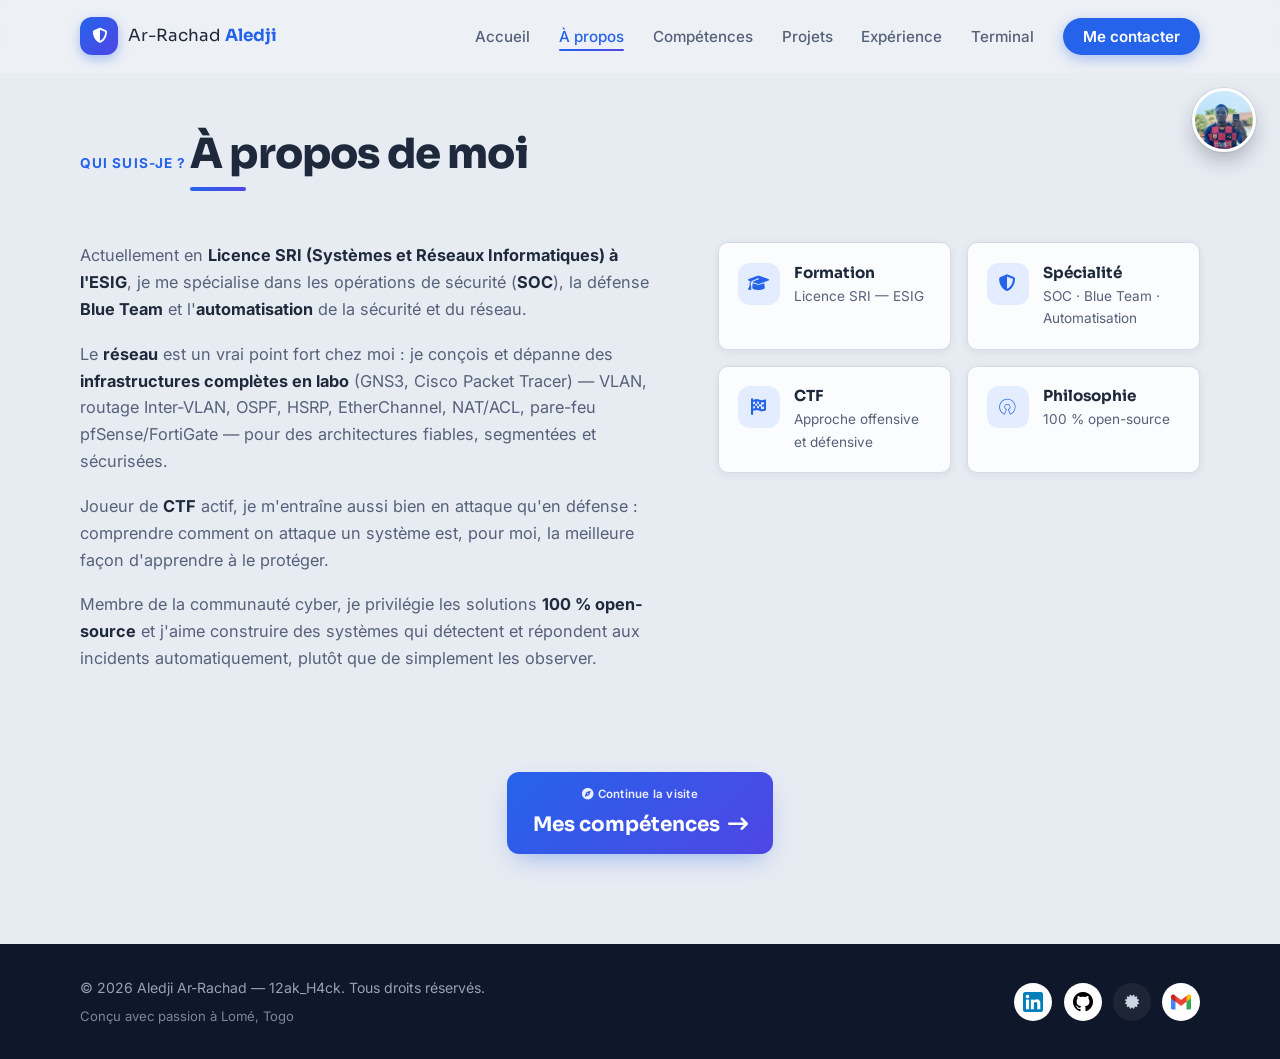
==== apropos.html @ 724449cd "Add files via upload" ====
<!DOCTYPE html>
<html lang="fr">
<head>
  <meta charset="UTF-8">
  <meta name="viewport" content="width=device-width, initial-scale=1.0">
  <title>Aledji Ar-Rachad — À propos</title>
  <meta name="description" content="À propos d'Aledji Ar-Rachad — étudiant en Licence SRI à l'ESIG, spécialisé SOC, Blue Team, réseau et automatisation, joueur de CTF.">
  <link rel="icon" href="data:image/svg+xml,%3Csvg xmlns='http://www.w3.org/2000/svg' viewBox='0 0 100 100'%3E%3Ctext y='.9em' font-size='90'%3E%F0%9F%9B%A1%EF%B8%8F%3C/text%3E%3C/svg%3E">

  <link rel="preconnect" href="https://fonts.googleapis.com">
  <link rel="preconnect" href="https://fonts.gstatic.com" crossorigin>
  <link href="https://fonts.googleapis.com/css2?family=Inter:wght@400;500;600;700&family=Sora:wght@600;700;800&display=swap" rel="stylesheet">
  <link rel="stylesheet" href="https://cdnjs.cloudflare.com/ajax/libs/font-awesome/6.5.1/css/all.min.css" integrity="sha512-DTOQO9RWCH3ppGqcWaEA1BIZOC6xxalwEsw9c2QQeAIftl+Vegovlnee1c9QX4TctnWMn13TZye+giMm8e2LwA==" crossorigin="anonymous" referrerpolicy="no-referrer">

  <link rel="stylesheet" href="styles.css">
</head>
<body>

<a href="#main" class="skip-link">Aller au contenu principal</a>
<div id="progress-bar" aria-hidden="true"></div>

<header class="navbar" id="navbar">
  <nav class="container nav-inner">
    <a href="index.html" class="logo">
      <span class="logo-badge"><i class="fa-solid fa-shield-halved"></i></span>
      <span>Ar-Rachad <strong>Aledji</strong></span>
    </a>
    <ul class="nav-links" id="nav-links">
      <li><a href="index.html" class="nav-link">Accueil</a></li>
      <li><a href="apropos.html" class="nav-link active">À propos</a></li>
      <li><a href="competences.html" class="nav-link">Compétences</a></li>
      <li><a href="projets.html" class="nav-link">Projets</a></li>
      <li><a href="experience.html" class="nav-link">Expérience</a></li>
      <li><a href="terminal.html" class="nav-link">Terminal</a></li>
      <li><a href="contact.html" class="nav-link nav-cta">Me contacter</a></li>
    </ul>
    <button class="menu-btn" id="menu-btn" aria-label="Ouvrir le menu" aria-expanded="false">
      <i class="fa-solid fa-bars"></i>
    </button>
  </nav>
</header>

<!-- Photo ronde flottante (retour accueil) -->
<a href="index.html" class="float-photo" aria-label="Aledji Ar-Rachad — retour à l'accueil" title="Aledji Ar-Rachad">
  <img src="assets/photo.jpg" alt="Aledji Ar-Rachad" onerror="this.closest('.float-photo').classList.add('no-photo')">
</a>

<main id="main">

<section id="apropos" class="section page-section">
  <div class="container">
    <div class="section-head reveal">
      <span class="section-kicker">Qui suis-je ?</span>
      <h2>À propos de moi</h2>
    </div>

    <div class="about-grid">
      <div class="about-text reveal">
        <p>
          Actuellement en <strong>Licence SRI (Systèmes et Réseaux Informatiques) à l'ESIG</strong>, je me
          spécialise dans les opérations de sécurité (<strong>SOC</strong>), la défense <strong>Blue Team</strong>
          et l'<strong>automatisation</strong> de la sécurité et du réseau.
        </p>
        <p>
          Le <strong>réseau</strong> est un vrai point fort chez moi : je conçois et dépanne des
          <strong>infrastructures complètes en labo</strong> (GNS3, Cisco Packet Tracer) — VLAN, routage
          Inter-VLAN, OSPF, HSRP, EtherChannel, NAT/ACL, pare-feu pfSense/FortiGate — pour des architectures
          fiables, segmentées et sécurisées.
        </p>
        <p>
          Joueur de <strong>CTF</strong> actif, je m'entraîne aussi bien en attaque qu'en défense :
          comprendre comment on attaque un système est, pour moi, la meilleure façon d'apprendre à le protéger.
        </p>
        <p>
          Membre de la communauté cyber, je privilégie les solutions <strong>100&nbsp;% open-source</strong>
          et j'aime construire des systèmes qui détectent et répondent aux incidents automatiquement,
          plutôt que de simplement les observer.
        </p>
      </div>

      <div class="about-cards">
        <div class="about-card reveal-zoom">
          <div class="about-icon"><i class="fa-solid fa-graduation-cap"></i></div>
          <div>
            <h3>Formation</h3>
            <p>Licence SRI — ESIG</p>
          </div>
        </div>
        <div class="about-card reveal-zoom">
          <div class="about-icon"><i class="fa-solid fa-shield-halved"></i></div>
          <div>
            <h3>Spécialité</h3>
            <p>SOC · Blue Team · Automatisation</p>
          </div>
        </div>
        <div class="about-card reveal-zoom">
          <div class="about-icon"><i class="fa-solid fa-flag-checkered"></i></div>
          <div>
            <h3>CTF</h3>
            <p>Approche offensive et défensive</p>
          </div>
        </div>
        <div class="about-card reveal-zoom">
          <div class="about-icon"><i class="fa-brands fa-osi"></i></div>
          <div>
            <h3>Philosophie</h3>
            <p>100&nbsp;% open-source</p>
          </div>
        </div>
      </div>
    </div>
  </div>
</section>

<div class="page-next-wrap">
  <a href="competences.html" class="page-next reveal-zoom">
    <span class="page-next-kicker"><i class="fa-solid fa-compass"></i> Continue la visite</span>
    <span class="page-next-title">Mes compétences <i class="fa-solid fa-arrow-right-long"></i></span>
  </a>
</div>

</main>

<footer class="footer">
  <div class="container footer-inner">
    <p>
      © <span id="year"></span> Aledji Ar-Rachad — 12ak_H4ck. Tous droits réservés.<br>
      <span class="footer-made">Conçu avec passion à Lomé, Togo</span>
    </p>
    <div class="footer-links">
      <a href="https://www.linkedin.com/in/ar-rachad-aledji" target="_blank" rel="noopener noreferrer" aria-label="LinkedIn"><img src="assets/linkedin.png" alt="" class="footer-img" aria-hidden="true"></a>
      <a href="https://github.com/Rachkpt" target="_blank" rel="noopener noreferrer" aria-label="GitHub"><img src="assets/github.png" alt="" class="footer-img" aria-hidden="true"></a>
      <a href="https://www.credly.com/users/aledji-ar-rachad" target="_blank" rel="noopener noreferrer" aria-label="Certifications Credly"><i class="fa-solid fa-certificate"></i></a>
      <a href="mailto:aledjiarrachad1@gmail.com" aria-label="Email"><img src="assets/gmail.png" alt="" class="footer-img" aria-hidden="true"></a>
    </div>
  </div>
</footer>

<button id="back-to-top" aria-label="Revenir en haut de page"><i class="fa-solid fa-arrow-up"></i></button>

<script src="script.js"></script>
</body>
</html>
---- styles.css ----
/* ==========================================================================
   Portfolio — Aledji Ar-Rachad
   Thème clair, professionnel et chaleureux
   ========================================================================== */

/* ---------- Variables ---------- */
:root {
  --bg: #e7ebf2;          /* fond adouci (blanc légèrement grisé, moins éclatant) */
  --bg-alt: #dee4ee;      /* sections alternées un peu plus soutenues */
  --surface: #fbfcfe;     /* cartes : blanc cassé plutôt que blanc pur */
  --text: #1e293b;
  --text-soft: #56617a;
  --primary: #2563eb;
  --primary-dark: #1d4ed8;
  --primary-soft: #e4edff;
  --accent: #4f46e5;      /* indigo : cohérent avec le bleu (palette plus sobre/pro) */
  --warm: #f59e0b;        /* touche chaude (ambre) pour humaniser */
  --border: #d5dce7;
  --shadow-sm: 0 2px 8px rgba(30, 41, 59, 0.07);
  --shadow-md: 0 8px 24px rgba(30, 41, 59, 0.11);
  --shadow-lg: 0 16px 48px rgba(37, 99, 235, 0.16);
  --radius: 16px;
  --radius-sm: 10px;
  --font-body: 'Inter', system-ui, sans-serif;
  --font-title: 'Sora', 'Inter', sans-serif;
}

/* ---------- Reset & base ---------- */
*, *::before, *::after { box-sizing: border-box; margin: 0; padding: 0; }

html { scroll-behavior: smooth; scroll-padding-top: 90px; }

@media (prefers-reduced-motion: reduce) {
  html { scroll-behavior: auto; }
  *, *::before, *::after {
    animation-duration: 0.001ms !important;
    transition-duration: 0.001ms !important;
  }
}

body {
  font-family: var(--font-body);
  background: var(--bg);
  color: var(--text);
  line-height: 1.65;
  overflow-x: hidden;
}

img { max-width: 100%; display: block; }
a { color: inherit; text-decoration: none; }
ul { list-style: none; }

h1, h2, h3 { font-family: var(--font-title); line-height: 1.25; }

.container {
  width: min(1120px, 92%);
  margin-inline: auto;
}

/* ---------- Accessibilité ---------- */
.skip-link {
  position: absolute;
  left: -9999px;
  top: 0;
  z-index: 200;
  background: var(--primary);
  color: #fff;
  padding: 0.8rem 1.4rem;
  border-radius: 0 0 var(--radius-sm) 0;
  font-weight: 600;
}
.skip-link:focus { left: 0; }

:focus-visible {
  outline: 3px solid var(--primary);
  outline-offset: 3px;
  border-radius: 4px;
}

/* ==========================================================================
   Navbar
   ========================================================================== */
.navbar {
  position: fixed;
  inset-inline: 0;
  top: 0;
  z-index: 100;
  background: rgba(238, 241, 246, 0.82);
  backdrop-filter: blur(12px);
  -webkit-backdrop-filter: blur(12px);
  border-bottom: 1px solid transparent;
  transition: border-color 0.3s ease, box-shadow 0.3s ease;
}
.navbar.scrolled {
  border-bottom-color: var(--border);
  box-shadow: var(--shadow-sm);
}

.nav-inner {
  display: flex;
  align-items: center;
  justify-content: space-between;
  height: 72px;
}

.logo {
  display: inline-flex;
  align-items: center;
  gap: 0.65rem;
  font-family: var(--font-title);
  font-size: 1.05rem;
  color: var(--text);
}
.logo strong { color: var(--primary); }

.logo-badge {
  display: inline-grid;
  place-items: center;
  width: 38px;
  height: 38px;
  border-radius: 12px;
  background: linear-gradient(135deg, var(--primary), var(--accent));
  color: #fff;
  font-size: 0.95rem;
  box-shadow: 0 4px 12px rgba(37, 99, 235, 0.35);
  transition: transform 0.3s ease;
}
.logo:hover .logo-badge { transform: rotate(-8deg) scale(1.06); }

.nav-links {
  display: flex;
  align-items: center;
  gap: 1.8rem;
}

.nav-link {
  position: relative;
  font-size: 0.95rem;
  font-weight: 500;
  color: var(--text-soft);
  padding: 0.35rem 0;
  transition: color 0.25s ease;
}
.nav-link::after {
  content: '';
  position: absolute;
  left: 0;
  bottom: 0;
  width: 100%;
  height: 2px;
  border-radius: 2px;
  background: linear-gradient(90deg, var(--primary), var(--accent));
  transform: scaleX(0);
  transform-origin: left;
  transition: transform 0.3s ease;
}
.nav-link:hover, .nav-link.active { color: var(--primary); }
.nav-link:hover::after, .nav-link.active::after { transform: scaleX(1); }

.nav-cta {
  background: var(--primary);
  color: #fff !important;
  padding: 0.55rem 1.25rem !important;
  border-radius: 999px;
  font-weight: 600;
  box-shadow: 0 4px 14px rgba(37, 99, 235, 0.35);
  transition: transform 0.25s ease, box-shadow 0.25s ease, background 0.25s ease;
}
.nav-cta::after { display: none; }
.nav-cta:hover {
  background: var(--primary-dark);
  transform: translateY(-2px);
  box-shadow: 0 8px 20px rgba(37, 99, 235, 0.45);
}

.menu-btn {
  display: none;
  background: none;
  border: none;
  font-size: 1.4rem;
  color: var(--text);
  cursor: pointer;
  padding: 0.4rem;
}

/* ==========================================================================
   Boutons
   ========================================================================== */
.btn {
  display: inline-flex;
  align-items: center;
  gap: 0.55rem;
  padding: 0.8rem 1.6rem;
  border-radius: 999px;
  font-weight: 600;
  font-size: 0.95rem;
  transition: transform 0.25s ease, box-shadow 0.25s ease,
              background 0.25s ease, color 0.25s ease, border-color 0.25s ease;
}
.btn:active { transform: scale(0.97); }

.btn-primary {
  background: linear-gradient(135deg, var(--primary), var(--accent));
  color: #fff;
  box-shadow: 0 6px 18px rgba(37, 99, 235, 0.35);
}
.btn-primary:hover {
  transform: translateY(-3px);
  box-shadow: 0 12px 28px rgba(37, 99, 235, 0.45);
}

.btn-outline {
  background: var(--surface);
  color: var(--text);
  border: 1.5px solid var(--border);
  box-shadow: var(--shadow-sm);
}
.btn-outline:hover {
  border-color: var(--primary);
  color: var(--primary);
  transform: translateY(-3px);
  box-shadow: var(--shadow-md);
}

/* Petites icônes-images (PNG) dans les boutons */
.btn-ico {
  width: 20px; height: 20px;
  object-fit: contain;
  display: inline-block;
}

/* ==========================================================================
   Hero
   ========================================================================== */
.hero {
  position: relative;
  padding: 160px 0 110px;
  overflow: hidden;
  background: linear-gradient(180deg, #dde6f3 0%, var(--bg) 100%);
}

.hero-decor {
  position: absolute;
  border-radius: 50%;
  filter: blur(90px);
  opacity: 0.5;
  pointer-events: none;
}
.hero-decor-1 {
  width: 420px; height: 420px;
  background: #c7dbff;
  top: -120px; right: -80px;
}
.hero-decor-2 {
  width: 340px; height: 340px;
  background: #dcdefb;
  bottom: -140px; left: -100px;
}

.hero-inner {
  position: relative;
  display: grid;
  grid-template-columns: 1.25fr 0.75fr;
  gap: 3.5rem;
  align-items: center;
}

.hero-tag {
  display: inline-flex;
  align-items: center;
  gap: 0.5rem;
  background: var(--surface);
  border: 1px solid var(--border);
  border-radius: 999px;
  padding: 0.45rem 1.1rem;
  font-size: 0.85rem;
  font-weight: 500;
  color: var(--text-soft);
  box-shadow: var(--shadow-sm);
  margin-bottom: 1.5rem;
}

.dot-online {
  width: 9px; height: 9px;
  border-radius: 50%;
  background: #22c55e;
  box-shadow: 0 0 0 3px rgba(34, 197, 94, 0.2);
  animation: pulse 2s ease infinite;
}
@keyframes pulse {
  0%, 100% { box-shadow: 0 0 0 3px rgba(34, 197, 94, 0.2); }
  50% { box-shadow: 0 0 0 7px rgba(34, 197, 94, 0.08); }
}

.hero h1 {
  font-size: clamp(2.1rem, 4.5vw, 3.2rem);
  font-weight: 800;
  letter-spacing: -0.02em;
}

.accent {
  background: linear-gradient(90deg, var(--primary), var(--accent));
  -webkit-background-clip: text;
  background-clip: text;
  color: transparent;
}

.hero-alias {
  margin-top: 0.5rem;
  font-family: 'Cascadia Code', 'Fira Code', Consolas, monospace;
  font-size: 0.95rem;
  color: var(--text-soft);
}
.hero-alias span {
  color: var(--primary);
  font-weight: 700;
  background: var(--primary-soft);
  padding: 0.1rem 0.5rem;
  border-radius: 6px;
}

.hero-role {
  margin-top: 0.9rem;
  font-size: clamp(1.1rem, 2.2vw, 1.4rem);
  font-weight: 600;
  color: var(--text-soft);
}
/* Séparateur "/" : couleur accent sobre + léger pouls */
.hero-role .sep {
  display: inline-block;
  margin: 0 0.5rem;
  font-weight: 800;
  color: var(--accent);
  animation: sep-pulse 2.4s ease-in-out infinite;
}
@keyframes sep-pulse {
  0%, 100% { transform: translateY(0) scale(1); opacity: 1; }
  50%      { transform: translateY(-2px) scale(1.18); opacity: 0.9; }
}

.hero-desc {
  margin-top: 1.2rem;
  max-width: 560px;
  color: var(--text-soft);
  font-size: 1.02rem;
}

.hero-location {
  margin-top: 1rem;
  color: var(--text-soft);
  font-size: 0.92rem;
}
.hero-location i { color: var(--primary); margin-right: 0.4rem; }

.hero-actions {
  margin-top: 2rem;
  display: flex;
  flex-wrap: wrap;
  gap: 0.9rem;
}

/* Carte hero */
.hero-card {
  background: var(--surface);
  border: 1px solid var(--border);
  border-radius: var(--radius);
  padding: 2rem;
  box-shadow: var(--shadow-md);
  text-align: center;
  transition: transform 0.35s ease, box-shadow 0.35s ease;
}
.hero-card:hover {
  transform: translateY(-6px);
  box-shadow: var(--shadow-lg);
}

/* Photo d'accueil : grand CARRÉ arrondi, contour propre + belle ombre */
.hero-avatar {
  position: relative;
  width: 100%;
  max-width: 240px;
  aspect-ratio: 1 / 1;
  margin: 0 auto 1.5rem;
  display: grid;
  place-items: center;
  border-radius: 22px;
  overflow: hidden;
  background: linear-gradient(135deg, var(--primary-soft), #eef1ff);
  border: 5px solid #fff;
  box-shadow:
    0 18px 45px -12px rgba(15, 23, 42, 0.35),
    0 0 0 1px var(--border);
  transition: transform 0.35s ease, box-shadow 0.35s ease;
}
.hero-card:hover .hero-avatar {
  transform: translateY(-4px);
  box-shadow: 0 26px 60px -14px rgba(37, 99, 235, 0.4), 0 0 0 1px var(--border);
}
/* La photo (photo.jpg) remplit le carré */
.hero-avatar img {
  width: 100%; height: 100%;
  object-fit: cover;
  display: block;
}
/* Cadre affiché tant qu'aucune photo.jpg n'est présente */
.hero-avatar-fallback {
  display: none; /* passe à "flex" via onerror si pas de photo */
  width: 100%; height: 100%;
  flex-direction: column;
  align-items: center;
  justify-content: center;
  gap: 0.4rem;
  background: #fff;
  color: var(--primary);
  text-align: center;
}
.hero-avatar-fallback i { font-size: 2.4rem; }
.hero-avatar-fallback small {
  font-size: 0.72rem;
  font-weight: 700;
  line-height: 1.15;
  color: var(--text-soft);
}

/* Photo ronde flottante (pages internes) — flotte + clic = retour accueil */
.float-photo {
  position: fixed;
  top: 88px;
  right: 24px;
  z-index: 95;
  width: 64px; height: 64px;
  border-radius: 50%;
  overflow: hidden;
  border: 3px solid #fff;
  background: var(--primary-soft);
  box-shadow: 0 10px 24px -6px rgba(15, 23, 42, 0.4), 0 0 0 1px var(--border);
  animation: float 4s ease-in-out infinite;
  transition: transform 0.3s ease, box-shadow 0.3s ease;
}
.float-photo:hover {
  transform: scale(1.1);
  box-shadow: 0 14px 30px -6px rgba(37, 99, 235, 0.5), 0 0 0 1px var(--border);
}
.float-photo img { width: 100%; height: 100%; object-fit: cover; display: block; }
.float-photo.no-photo { display: none; } /* caché tant qu'il n'y a pas de photo.jpg */
@media (max-width: 700px) {
  .float-photo { width: 50px; height: 50px; top: 82px; right: 14px; }
}

.hero-stats {
  display: grid;
  grid-template-columns: repeat(3, 1fr);
  gap: 0.5rem;
  padding: 1.2rem 0;
  border-top: 1px solid var(--border);
  border-bottom: 1px solid var(--border);
}

.stat-value {
  display: block;
  font-family: var(--font-title);
  font-size: 1.7rem;
  font-weight: 700;
  color: var(--primary);
}
.stat-label {
  font-size: 0.78rem;
  color: var(--text-soft);
}

.hero-badges {
  margin-top: 1.3rem;
  display: flex;
  flex-wrap: wrap;
  justify-content: center;
  gap: 0.5rem;
}

.badge-soft {
  display: inline-flex;
  align-items: center;
  gap: 0.4rem;
  background: var(--primary-soft);
  color: var(--primary-dark);
  font-size: 0.8rem;
  font-weight: 600;
  padding: 0.4rem 0.9rem;
  border-radius: 999px;
}

.scroll-hint {
  position: absolute;
  left: 50%;
  bottom: 26px;
  transform: translateX(-50%);
  color: var(--primary);
  font-size: 1.2rem;
  animation: bounce 2s ease infinite;
}
@keyframes bounce {
  0%, 100% { transform: translate(-50%, 0); }
  50% { transform: translate(-50%, 8px); }
}

/* ==========================================================================
   Sections communes
   ========================================================================== */
.section { padding: 100px 0; }
.section-alt { background: var(--bg-alt); }

.section-head { margin-bottom: 3.2rem; }
.section-head-center { text-align: center; }

.section-kicker {
  display: inline-block;
  font-size: 0.85rem;
  font-weight: 700;
  text-transform: uppercase;
  letter-spacing: 0.08em;
  color: var(--primary);
  margin-bottom: 0.5rem;
}

.section-head h2 {
  font-size: clamp(1.9rem, 4vw, 2.6rem);
  font-weight: 800;
  letter-spacing: -0.02em;
  color: var(--text);
  display: inline-block;
  position: relative;
  padding-bottom: 0.7rem;
}
/* Soulignage net et pro : petite barre arrondie bleu → indigo */
.section-head h2::after {
  content: '';
  position: absolute;
  left: 0;
  bottom: 0;
  width: 56px;
  height: 4px;
  border-radius: 999px;
  background: linear-gradient(90deg, var(--primary), var(--accent));
  transform: scaleX(0);
  transform-origin: left;
  transition: transform 0.6s ease 0.15s;
}
/* la barre se déploie quand la section apparaît */
.section-head.in-view h2::after { transform: scaleX(1); }
/* titres centrés : barre centrée */
.section-head-center h2::after { left: 50%; margin-left: -28px; transform-origin: center; }

.section-sub {
  max-width: 560px;
  margin: 1rem auto 0;
  color: var(--text-soft);
}

/* ==========================================================================
   À propos
   ========================================================================== */
.about-grid {
  display: grid;
  grid-template-columns: 1.1fr 0.9fr;
  gap: 3rem;
  align-items: start;
}

.about-text p + p { margin-top: 1.1rem; }
.about-text { color: var(--text-soft); font-size: 1.02rem; }
.about-text strong { color: var(--text); }

.about-cards {
  display: grid;
  grid-template-columns: repeat(2, 1fr);
  gap: 1rem;
}

.about-card {
  display: flex;
  align-items: flex-start;
  gap: 0.9rem;
  background: var(--surface);
  border: 1px solid var(--border);
  border-radius: var(--radius-sm);
  padding: 1.2rem;
  box-shadow: var(--shadow-sm);
  transition: transform 0.3s ease, box-shadow 0.3s ease, border-color 0.3s ease;
}
.about-card:hover {
  transform: translateY(-4px);
  box-shadow: var(--shadow-md);
  border-color: rgba(37, 99, 235, 0.35);
}

.about-icon {
  flex-shrink: 0;
  width: 42px; height: 42px;
  display: grid;
  place-items: center;
  border-radius: 12px;
  background: var(--primary-soft);
  color: var(--primary);
  font-size: 1.05rem;
}

.about-card h3 { font-size: 0.95rem; margin-bottom: 0.2rem; }
.about-card p { font-size: 0.85rem; color: var(--text-soft); }

/* ==========================================================================
   Compétences
   ========================================================================== */
.skills-grid {
  display: grid;
  grid-template-columns: repeat(3, 1fr);
  gap: 1.4rem;
  align-items: start; /* chaque carte est indépendante : dérouler l'une n'agrandit pas les autres */
}

.skill-card {
  background: var(--surface);
  border: 1px solid var(--border);
  border-radius: var(--radius);
  padding: 1.6rem;
  box-shadow: var(--shadow-sm);
  transition: transform 0.3s ease, box-shadow 0.3s ease, border-color 0.3s ease;
}
.skill-card:hover {
  transform: translateY(-5px);
  box-shadow: var(--shadow-md);
  border-color: rgba(37, 99, 235, 0.35);
}

/* Indice au-dessus de la grille */
.skills-hint {
  text-align: center;
  color: var(--text-soft);
  font-size: 0.9rem;
  margin: -1.5rem 0 2.2rem;
}
.skills-hint i { color: var(--primary); margin-right: 0.4rem; }

/* En-tête cliquable (bouton d'accordéon) */
.skill-head {
  display: flex;
  align-items: center;
  gap: 0.8rem;
  width: 100%;
  background: none;
  border: none;
  padding: 0;
  margin: 0;
  cursor: pointer;
  text-align: left;
  font-family: inherit;
  color: inherit;
}

.skill-icon {
  flex-shrink: 0;
  width: 44px; height: 44px;
  display: grid;
  place-items: center;
  border-radius: 12px;
  background: linear-gradient(135deg, var(--primary-soft), #f0e9ff);
  color: var(--primary);
  font-size: 1.1rem;
  transition: transform 0.3s ease;
}
.skill-card:hover .skill-icon { transform: scale(1.1) rotate(-6deg); }

/* Variante d'icône contenant un vrai logo PNG (ex. VoIP) */
.skill-icon-img { background: #fff; border: 1px solid var(--border); padding: 6px; }
.skill-icon-img img { width: 100%; height: 100%; object-fit: contain; }

.skill-head h3 { font-size: 1.02rem; margin: 0; line-height: 1.3; }

/* Chevron qui pivote quand la catégorie est ouverte */
.skill-chevron {
  margin-left: auto;
  flex-shrink: 0;
  width: 30px; height: 30px;
  display: grid;
  place-items: center;
  border-radius: 50%;
  background: var(--bg);
  color: var(--primary);
  font-size: 0.8rem;
  transition: transform 0.4s ease, background 0.3s ease, color 0.3s ease;
}
.skill-head:hover .skill-chevron { background: var(--primary); color: #fff; }
.skill-head[aria-expanded="true"] .skill-chevron { transform: rotate(180deg); }

/* Corps déroulant : animation fluide via grid-template-rows 0fr -> 1fr */
.skill-body {
  display: grid;
  grid-template-rows: 0fr;
  transition: grid-template-rows 0.45s ease;
}
.skill-head[aria-expanded="true"] + .skill-body {
  grid-template-rows: 1fr;
}
.skill-body-inner {
  overflow: hidden;
  min-height: 0;
  padding-top: 1.2rem; /* espace sous l'en-tête, masqué quand replié */
}
.skill-body-inner p { margin: 0 0 0.9rem; font-size: 0.9rem; color: var(--text-soft); }
/* Dans un en-tête d'accordéon, l'icône de projet ne garde pas sa marge du bas */
.skill-head .project-icon { margin-bottom: 0; }

/* Lien cliquable "Voir le post LinkedIn" sous un projet */
.project-link {
  display: inline-flex;
  align-items: center;
  gap: 0.55rem;
  margin-top: 1rem;
  padding: 0.55rem 1.05rem;
  border-radius: 999px;
  background: #eaf1ff;
  border: 1px solid rgba(37, 99, 235, 0.28);
  color: var(--primary-dark);
  font-size: 0.82rem;
  font-weight: 600;
  transition: background 0.25s ease, color 0.25s ease, transform 0.25s ease, box-shadow 0.25s ease;
}
.project-link img { width: 16px; height: 16px; object-fit: contain; }
.project-link .fa-arrow-up-right-from-square { font-size: 0.7rem; opacity: 0.8; }
.project-link:hover {
  background: var(--primary);
  color: #fff;
  transform: translateY(-2px);
  box-shadow: 0 8px 18px rgba(37, 99, 235, 0.35);
}
.project-link:hover img { filter: brightness(0) invert(1); }

/* Les tags entrent en cascade quand on ouvre la catégorie */
.skill-head[aria-expanded="true"] + .skill-body .tags li {
  animation: pop-in 0.4s ease backwards;
}
.skill-head[aria-expanded="true"] + .skill-body .tags li:nth-child(1) { animation-delay: 0.05s; }
.skill-head[aria-expanded="true"] + .skill-body .tags li:nth-child(2) { animation-delay: 0.10s; }
.skill-head[aria-expanded="true"] + .skill-body .tags li:nth-child(3) { animation-delay: 0.15s; }
.skill-head[aria-expanded="true"] + .skill-body .tags li:nth-child(4) { animation-delay: 0.20s; }
.skill-head[aria-expanded="true"] + .skill-body .tags li:nth-child(5) { animation-delay: 0.25s; }
.skill-head[aria-expanded="true"] + .skill-body .tags li:nth-child(6) { animation-delay: 0.30s; }
.skill-head[aria-expanded="true"] + .skill-body .tags li:nth-child(n+7) { animation-delay: 0.35s; }

/* Tags / badges */
.tags {
  display: flex;
  flex-wrap: wrap;
  gap: 0.45rem;
}
.tags li, .tags span {
  display: inline-flex;
  align-items: center;
  gap: 0.4rem;
  font-size: 0.78rem;
  font-weight: 500;
  color: var(--text-soft);
  background: var(--bg);
  border: 1px solid var(--border);
  border-radius: 999px;
  padding: 0.3rem 0.75rem;
  transition: background 0.25s ease, color 0.25s ease, border-color 0.25s ease;
}
.tags li:hover, .tags span:hover {
  background: var(--primary-soft);
  border-color: rgba(37, 99, 235, 0.35);
  color: var(--primary-dark);
}

.tags-accent li, .tags-accent span {
  background: rgba(255, 255, 255, 0.7);
  color: var(--primary-dark);
  border-color: rgba(37, 99, 235, 0.25);
}

/* Petit logo dans un tag (ex. GNS3, VirtualBox, VMware) */
.tag-ico {
  width: 15px; height: 15px;
  object-fit: contain;
  flex-shrink: 0;
}

/* ==========================================================================
   Projets
   ========================================================================== */
.featured-project {
  position: relative;
  background: linear-gradient(135deg, #eef4ff 0%, #f6f0ff 100%);
  border: 1.5px solid rgba(37, 99, 235, 0.25);
  border-radius: var(--radius);
  padding: 2.2rem;
  margin-bottom: 2.2rem;
  box-shadow: var(--shadow-md);
  transition: transform 0.35s ease, box-shadow 0.35s ease;
}
.featured-project:hover {
  transform: translateY(-5px);
  box-shadow: var(--shadow-lg);
}

.featured-label {
  position: absolute;
  top: -14px;
  left: 26px;
  display: inline-flex;
  align-items: center;
  gap: 0.4rem;
  background: linear-gradient(135deg, var(--primary), var(--accent));
  color: #fff;
  font-size: 0.8rem;
  font-weight: 700;
  padding: 0.4rem 1rem;
  border-radius: 999px;
  box-shadow: 0 6px 16px rgba(37, 99, 235, 0.4);
}

.featured-body {
  display: flex;
  gap: 1.6rem;
  align-items: flex-start;
}

.featured-icon {
  flex-shrink: 0;
  width: 64px; height: 64px;
  display: grid;
  place-items: center;
  border-radius: 16px;
  background: linear-gradient(135deg, var(--primary), var(--accent));
  color: #fff;
  font-size: 1.6rem;
  box-shadow: 0 8px 20px rgba(37, 99, 235, 0.35);
}

.featured-body h3 { font-size: 1.35rem; margin-bottom: 0.6rem; }
.featured-body > div > p { color: var(--text-soft); }

.featured-points {
  margin: 1rem 0 1.2rem;
  display: grid;
  gap: 0.45rem;
}
.featured-points li {
  position: relative;
  padding-left: 1.4rem;
  font-size: 0.92rem;
  color: var(--text-soft);
}
.featured-points li::before {
  content: '\f00c'; /* icône "check" Font Awesome */
  font-family: 'Font Awesome 6 Free';
  font-weight: 900;
  position: absolute;
  left: 0;
  top: 0.15rem;
  font-size: 0.75rem;
  color: var(--primary);
}

.projects-grid {
  display: grid;
  grid-template-columns: repeat(3, 1fr);
  gap: 1.4rem;
  align-items: start; /* chaque projet est indépendant : dérouler l'un n'agrandit pas les autres */
}

.project-card {
  display: flex;
  flex-direction: column;
  background: var(--surface);
  border: 1px solid var(--border);
  border-radius: var(--radius);
  padding: 1.6rem;
  box-shadow: var(--shadow-sm);
  transition: transform 0.3s ease, box-shadow 0.3s ease, border-color 0.3s ease;
}
.project-card:hover {
  transform: translateY(-5px);
  box-shadow: var(--shadow-md);
  border-color: rgba(37, 99, 235, 0.35);
}

.project-icon {
  width: 48px; height: 48px;
  display: grid;
  place-items: center;
  border-radius: 12px;
  background: var(--primary-soft);
  color: var(--primary);
  font-size: 1.15rem;
  margin-bottom: 1rem;
  transition: transform 0.3s ease, background 0.3s ease, color 0.3s ease;
}
.project-card:hover .project-icon {
  background: linear-gradient(135deg, var(--primary), var(--accent));
  color: #fff;
  transform: scale(1.08);
}

/* Icône de projet contenant un vrai logo PNG (GNS3, VirtualBox) */
.project-icon-img { background: #fff; border: 1px solid var(--border); padding: 7px; }
.project-icon-img img { width: 100%; height: 100%; object-fit: contain; }
.project-card:hover .project-icon-img { background: #fff; transform: scale(1.08); }

/* Carte projet mise en avant (bordure dégradée) */
.project-card-highlight {
  border: 1.5px solid rgba(37, 99, 235, 0.45);
  background: linear-gradient(160deg, #f2f7ff 0%, #ffffff 55%);
}

.project-card h3 { font-size: 1rem; margin-bottom: 0.5rem; }
.project-card p {
  font-size: 0.9rem;
  color: var(--text-soft);
  flex-grow: 1;
  margin-bottom: 1rem;
}

/* ==========================================================================
   Expérience — timeline
   ========================================================================== */
.timeline {
  position: relative;
  max-width: 720px;
  padding-left: 2.2rem;
}
.timeline::before {
  content: '';
  position: absolute;
  left: 8px;
  top: 6px;
  bottom: 6px;
  width: 3px;
  border-radius: 3px;
  background: linear-gradient(180deg, var(--primary), var(--accent));
}

.timeline-item { position: relative; padding-bottom: 2rem; }
.timeline-item:last-child { padding-bottom: 0; }

.timeline-marker {
  position: absolute;
  left: -2.2rem;
  top: 8px;
  width: 19px; height: 19px;
  border-radius: 50%;
  background: var(--surface);
  border: 4px solid var(--primary);
  box-shadow: 0 0 0 4px rgba(37, 99, 235, 0.15);
}

.timeline-card {
  background: var(--surface);
  border: 1px solid var(--border);
  border-radius: var(--radius-sm);
  padding: 1.5rem 1.7rem;
  box-shadow: var(--shadow-sm);
  transition: transform 0.3s ease, box-shadow 0.3s ease;
}
.timeline-card:hover {
  transform: translateX(6px);
  box-shadow: var(--shadow-md);
}

.timeline-date {
  display: inline-block;
  font-size: 0.78rem;
  font-weight: 700;
  text-transform: uppercase;
  letter-spacing: 0.06em;
  color: var(--primary);
  background: var(--primary-soft);
  padding: 0.25rem 0.8rem;
  border-radius: 999px;
  margin-bottom: 0.7rem;
}

.timeline-card h3 { font-size: 1.05rem; margin-bottom: 0.5rem; }
.timeline-card p { font-size: 0.92rem; color: var(--text-soft); }

/* ==========================================================================
   Contact
   ========================================================================== */
.contact-cards {
  display: grid;
  grid-template-columns: repeat(4, 1fr);
  gap: 1.3rem;
  max-width: 1000px;
  margin-inline: auto;
}

.contact-card {
  text-align: center;
  background: var(--surface);
  border: 1px solid var(--border);
  border-radius: var(--radius);
  padding: 2rem 1.4rem;
  box-shadow: var(--shadow-sm);
  transition: transform 0.3s ease, box-shadow 0.3s ease, border-color 0.3s ease;
}
.contact-card:hover {
  transform: translateY(-6px);
  box-shadow: var(--shadow-md);
  border-color: rgba(37, 99, 235, 0.4);
}

.contact-icon {
  display: inline-grid;
  place-items: center;
  width: 56px; height: 56px;
  border-radius: 50%;
  background: var(--primary-soft);
  color: var(--primary);
  font-size: 1.3rem;
  margin-bottom: 1rem;
  transition: transform 0.3s ease, background 0.3s ease, color 0.3s ease;
}
.contact-card:hover .contact-icon {
  background: linear-gradient(135deg, var(--primary), var(--accent));
  color: #fff;
  transform: scale(1.1);
}
/* Logo PNG dans la pastille de contact : fond blanc pour rester lisible */
.contact-icon:has(.contact-img) { background: #fff; border: 1px solid var(--border); }
.contact-card:hover .contact-icon:has(.contact-img) { background: #fff; }
.contact-img { width: 30px; height: 30px; object-fit: contain; }

.contact-card h3 { font-size: 1.05rem; margin-bottom: 0.3rem; }
.contact-card p { font-size: 0.88rem; color: var(--text-soft); word-break: break-all; }

/* ==========================================================================
   Footer
   ========================================================================== */
.footer {
  background: #0f172a;
  color: #94a3b8;
  padding: 2rem 0;
}

.footer-inner {
  display: flex;
  align-items: center;
  justify-content: space-between;
  gap: 1rem;
  flex-wrap: wrap;
  font-size: 0.88rem;
}

.footer-made { display: inline-block; margin-top: 0.4rem; color: #7c869c; font-size: 0.82rem; }
.footer-made .fa-heart { color: #fb7185; animation: heartbeat 1.6s ease-in-out infinite; }
.footer-made .fa-mug-hot { color: var(--warm); }

.footer-links { display: flex; gap: 0.7rem; }
.footer-links a {
  display: grid;
  place-items: center;
  width: 38px; height: 38px;
  border-radius: 50%;
  background: rgba(255, 255, 255, 0.06);
  color: #cbd5e1;
  transition: background 0.25s ease, color 0.25s ease, transform 0.25s ease;
}
.footer-links a:hover {
  background: var(--primary);
  color: #fff;
  transform: translateY(-3px);
}
/* Pastilles blanches pour que les logos PNG restent visibles sur le footer sombre */
.footer-links a:has(.footer-img) { background: #fff; }
.footer-links a:has(.footer-img):hover { background: #e8eefb; }
.footer-img { width: 20px; height: 20px; object-fit: contain; }

/* ==========================================================================
   Bouton retour en haut
   ========================================================================== */
#back-to-top {
  position: fixed;
  right: 22px;
  bottom: 22px;
  z-index: 90;
  width: 46px; height: 46px;
  border: none;
  border-radius: 50%;
  background: linear-gradient(135deg, var(--primary), var(--accent));
  color: #fff;
  font-size: 1rem;
  cursor: pointer;
  box-shadow: 0 8px 20px rgba(37, 99, 235, 0.4);
  opacity: 0;
  transform: translateY(16px);
  pointer-events: none;
  transition: opacity 0.3s ease, transform 0.3s ease;
}
#back-to-top.visible {
  opacity: 1;
  transform: translateY(0);
  pointer-events: auto;
}
#back-to-top:hover { transform: translateY(-3px); }

/* ==========================================================================
   Animations d'apparition au scroll
   ========================================================================== */
.reveal {
  opacity: 0;
  transform: translateY(28px);
  transition: opacity 0.7s ease, transform 0.7s ease;
}
.reveal.in-view {
  opacity: 1;
  transform: translateY(0);
}

/* ==========================================================================
   Animations vivantes & icônes "humanisées"
   ========================================================================== */

/* --- Keyframes réutilisables --- */
@keyframes float {
  0%, 100% { transform: translateY(0); }
  50%      { transform: translateY(-9px); }
}
@keyframes spin {
  to { transform: rotate(360deg); }
}
@keyframes bob {
  0%, 100% { transform: translateY(0); }
  50%      { transform: translateY(-5px); }
}
@keyframes wiggle {
  0%, 100% { transform: rotate(0deg); }
  25%      { transform: rotate(-9deg); }
  75%      { transform: rotate(9deg); }
}
@keyframes pop-in {
  0%   { transform: scale(0.4); opacity: 0; }
  70%  { transform: scale(1.12); }
  100% { transform: scale(1); opacity: 1; }
}
@keyframes heartbeat {
  0%, 100% { transform: scale(1); }
  30%      { transform: scale(1.12); }
  60%      { transform: scale(1.04); }
}
@keyframes shimmer {
  0%   { background-position: 0% 50%; }
  100% { background-position: 200% 50%; }
}

/* --- Titre du hero : dégradé bleu → indigo (2 tons, sobre) --- */
.accent {
  background: linear-gradient(90deg, var(--primary), var(--accent));
  -webkit-background-clip: text;
  background-clip: text;
  color: transparent;
}

/* --- Icônes de compétences : flottent en continu + réagissent au survol --- */
.skill-icon { animation: bob 3.5s ease-in-out infinite; }
.skill-card:nth-child(2n) .skill-icon { animation-delay: 0.4s; }
.skill-card:nth-child(3n) .skill-icon { animation-delay: 0.8s; }
.skill-card:hover .skill-icon {
  transform: none;
  animation: wiggle 0.6s ease;
}

/* --- Icônes de projets : petit bond permanent, saut au survol --- */
.project-icon { animation: bob 4s ease-in-out infinite; }
.project-card:nth-child(2n) .project-icon { animation-delay: 0.5s; }
.project-card:nth-child(3n) .project-icon { animation-delay: 1s; }
.project-card:hover .project-icon { animation: heartbeat 0.7s ease; }

/* --- Icônes "à propos" : flottent, tournent gentiment au survol --- */
.about-icon { animation: bob 3.8s ease-in-out infinite; }
.about-card:hover .about-icon { animation: wiggle 0.6s ease; }

/* --- Icônes de contact : battement de cœur au survol --- */
.contact-card:hover .contact-icon { animation: heartbeat 0.7s ease; }

/* --- Badges du hero : apparaissent en "pop" + petit flottement --- */
.badge-soft { animation: bob 3s ease-in-out infinite; }
.badge-soft:nth-child(2) { animation-delay: 0.3s; }
.badge-soft:nth-child(3) { animation-delay: 0.6s; }
.badge-soft i { transition: transform 0.3s ease; }
.badge-soft:hover i { transform: scale(1.3) rotate(-10deg); }

/* --- Icône du logo (navbar) : petit clin d'œil au survol --- */
.logo:hover .logo-badge { animation: wiggle 0.6s ease; }

/* --- Puce "disponible" : déjà pulsée, on ajoute un léger flottement au tag --- */
.hero-tag { transition: transform 0.3s ease, box-shadow 0.3s ease; }
.hero-tag:hover { transform: translateY(-3px); box-shadow: var(--shadow-md); }

/* --- Marqueurs de la timeline : pulsent doucement --- */
.timeline-marker { animation: heartbeat 3s ease-in-out infinite; }

/* --- Flèche "retour en haut" : petit rebond au survol --- */
#back-to-top:hover i { animation: bob 0.6s ease infinite; }

/* --- Variantes d'apparition au scroll (plus de mouvement) --- */
.reveal-left  { opacity: 0; transform: translateX(-40px); transition: opacity 0.7s ease, transform 0.7s ease; }
.reveal-right { opacity: 0; transform: translateX(40px);  transition: opacity 0.7s ease, transform 0.7s ease; }
.reveal-zoom  { opacity: 0; transform: scale(0.9);        transition: opacity 0.7s ease, transform 0.7s ease; }
.reveal-left.in-view, .reveal-right.in-view, .reveal-zoom.in-view {
  opacity: 1; transform: none;
}

/* ==========================================================================
   Effets premium
   ========================================================================== */

/* --- Balayage lumineux sur les cartes au survol --- */
.skill-card, .project-card, .contact-card, .about-card {
  position: relative;
  overflow: hidden;
}
.skill-card::after, .project-card::after, .contact-card::after, .about-card::after {
  content: '';
  position: absolute;
  top: 0;
  left: -140%;
  width: 60%;
  height: 100%;
  background: linear-gradient(120deg, transparent, rgba(255, 255, 255, 0.65), transparent);
  transform: skewX(-22deg);
  pointer-events: none;
  z-index: 3;
  transition: left 0.75s ease;
}
.skill-card:hover::after, .project-card:hover::after,
.contact-card:hover::after, .about-card:hover::after {
  left: 150%;
}

/* --- Barre de progression de lecture (en haut de page) --- */
#progress-bar {
  position: fixed;
  top: 0;
  left: 0;
  height: 3px;
  width: 100%;
  transform: scaleX(0);
  transform-origin: left;
  background: linear-gradient(90deg, var(--primary), var(--accent));
  z-index: 200;
  will-change: transform;
}

/* ==========================================================================
   Terminal interactif
   ========================================================================== */
.terminal {
  position: relative;
  max-width: 780px;
  margin: 0 auto;
  border-radius: 14px;
  overflow: hidden;
  border: 1px solid #253154;
  background: #0b1020;
  font-family: 'Cascadia Code', 'Fira Code', 'JetBrains Mono', Consolas, 'Courier New', monospace;
  animation: term-float 5s ease-in-out infinite, term-glow 3.2s ease-in-out infinite;
}
/* le terminal flotte doucement */
@keyframes term-float {
  0%, 100% { transform: translateY(0); }
  50%      { transform: translateY(-7px); }
}
/* halo vert/bleu qui respire autour du terminal */
@keyframes term-glow {
  0%, 100% { box-shadow: 0 24px 60px -20px rgba(11, 16, 32, 0.6), 0 0 0 1px rgba(63, 185, 80, 0.06), 0 0 22px rgba(63, 185, 80, 0.12); }
  50%      { box-shadow: 0 24px 60px -20px rgba(11, 16, 32, 0.6), 0 0 0 1px rgba(88, 166, 255, 0.18), 0 0 34px rgba(88, 166, 255, 0.28); }
}
/* ligne de scan qui descend en continu (effet CRT chic) */
.terminal-body::before {
  content: '';
  position: absolute;
  left: 0; right: 0; top: 0;
  height: 90px;
  background: linear-gradient(180deg, rgba(63, 185, 80, 0.10), transparent);
  pointer-events: none;
  z-index: 4;
  animation: term-scan 4.5s linear infinite;
}
@keyframes term-scan {
  0%   { transform: translateY(-100px); opacity: 0; }
  15%  { opacity: 1; }
  85%  { opacity: 1; }
  100% { transform: translateY(360px); opacity: 0; }
}
.terminal-bar {
  display: flex;
  align-items: center;
  gap: 0.5rem;
  padding: 0.7rem 1rem;
  background: #12182e;
  border-bottom: 1px solid #253154;
}
.tdot { width: 12px; height: 12px; border-radius: 50%; display: inline-block; }
.tdot.red { background: #ff5f57; }
.tdot.yellow { background: #febc2e; }
.tdot.green { background: #28c840; }
.terminal-title {
  margin-left: 0.6rem;
  color: #7d89b0;
  font-size: 0.8rem;
}
.terminal-body {
  position: relative;
  padding: 1.1rem 1.2rem;
  height: 340px;
  overflow-y: auto;
  font-size: 0.86rem;
  line-height: 1.65;
  color: #d5dced;            /* texte de base BLANC (explications lisibles) */
  cursor: text;
}
/* Canvas de l'animation "matrix" superposé au terminal */
.matrix-canvas {
  position: absolute;
  inset: 0;
  z-index: 5;
  pointer-events: none;
}
/* curseur clignotant du terminal */
.terminal-input-line .term-prompt::after { content: ''; }
#terminal-input { caret-color: #3fb950; }
.terminal-body::-webkit-scrollbar { width: 8px; }
.terminal-body::-webkit-scrollbar-thumb { background: #253154; border-radius: 8px; }
#terminal-output { white-space: pre-wrap; word-break: break-word; }
.term-line { margin-bottom: 0.15rem; }
.term-cmd-echo { color: #e6edf3; }
.term-green { color: #3fb950; }
.term-cyan { color: #58a6ff; }
.term-purple { color: #bc8cff; }
.term-yellow { color: #d29922; }
.term-red { color: #f85149; }
.term-muted { color: #8b949e; }
.term-link { color: #58a6ff; text-decoration: underline; }

/* Boîte "contact débloqué" affichée après le bon mot de passe sudo */
.term-boom-box {
  display: block;
  margin: 0.5rem 0;
  padding: 0.75rem 0.95rem;
  border: 1px solid rgba(63, 185, 80, 0.55);
  border-radius: 8px;
  background: rgba(63, 185, 80, 0.09);
  box-shadow: 0 0 22px rgba(63, 185, 80, 0.25) inset;
}
/* Secousse "boom" de l'écran du terminal */
.terminal-body.boom { animation: term-shake 0.55s ease; }
@keyframes term-shake {
  0%, 100% { transform: translateX(0); }
  20%      { transform: translateX(-7px); }
  40%      { transform: translateX(7px); }
  60%      { transform: translateX(-5px); }
  80%      { transform: translateX(5px); }
}

.terminal-input-line { display: flex; align-items: center; gap: 0.5rem; margin-top: 0.2rem; }
.term-prompt { color: #3fb950; white-space: nowrap; }
.term-prompt .term-path { color: #58a6ff; }
/* input réel : invisible, il ne fait que capturer les touches */
.terminal-input {
  flex: 0 0 1px;
  width: 1px;
  min-width: 1px;
  background: transparent;
  border: none;
  outline: none;
  color: transparent;
  caret-color: transparent;
  font: inherit;
}
/* miroir du texte tapé (affiché en vert) */
.term-typed { color: #4ade80; white-space: pre; }

/* Curseur bloc vert qui clignote (animation) */
.term-cursor {
  display: inline-block;
  width: 9px;
  height: 1.05em;
  background: #4ade80;
  box-shadow: 0 0 6px rgba(74, 222, 128, 0.8);
  flex-shrink: 0;
  margin-left: 1px;
  animation: term-blink 1.1s steps(1) infinite;
}
@keyframes term-blink {
  0%, 50%      { opacity: 1; }
  50.01%, 100% { opacity: 0; }
}

/* ==========================================================================
   Formulaire de contact
   ========================================================================== */
.contact-layout {
  display: grid;
  grid-template-columns: 1.35fr 0.65fr;
  gap: 2rem;
  align-items: start;
  max-width: 1000px;
  margin: 0 auto;
}
.contact-form {
  background: var(--surface);
  border: 1px solid var(--border);
  border-radius: var(--radius);
  padding: 1.8rem;
  box-shadow: var(--shadow-sm);
}
.form-grid { display: grid; grid-template-columns: 1fr 1fr; gap: 1rem; }
.field { display: block; margin-bottom: 1rem; }
.field span {
  display: block;
  font-size: 0.82rem;
  font-weight: 600;
  color: var(--text);
  margin-bottom: 0.4rem;
}
.field input, .field textarea {
  width: 100%;
  padding: 0.75rem 0.9rem;
  border: 1.5px solid var(--border);
  border-radius: 10px;
  background: var(--bg);
  color: var(--text);
  font-family: inherit;
  font-size: 0.9rem;
  transition: border-color 0.2s ease, box-shadow 0.2s ease, background 0.2s ease;
}
.field textarea { resize: vertical; min-height: 120px; }
.field input:focus, .field textarea:focus {
  border-color: var(--primary);
  background: var(--surface);
  box-shadow: 0 0 0 4px rgba(37, 99, 235, 0.12);
  outline: none;
}
.contact-form .btn { width: 100%; justify-content: center; margin-top: 0.3rem; }
.contact-form .btn.is-sending { opacity: 0.7; pointer-events: none; }
.form-status {
  margin-top: 0.9rem;
  font-size: 0.85rem;
  text-align: center;
  min-height: 1.2em;
}
.form-status.ok { color: #16a34a; }
.form-status.err { color: #dc2626; }

.contact-side h3 { font-size: 1rem; margin-bottom: 1rem; }
.side-link {
  display: flex;
  align-items: center;
  gap: 0.8rem;
  padding: 0.85rem 1rem;
  margin-bottom: 0.8rem;
  border: 1px solid var(--border);
  border-radius: 12px;
  background: var(--surface);
  color: var(--text);
  font-size: 0.85rem;
  box-shadow: var(--shadow-sm);
  transition: transform 0.25s ease, box-shadow 0.25s ease, border-color 0.25s ease;
}
.side-link:hover {
  transform: translateX(5px);
  border-color: rgba(37, 99, 235, 0.4);
  box-shadow: var(--shadow-md);
}
.side-ico {
  flex-shrink: 0;
  width: 40px; height: 40px;
  display: grid; place-items: center;
  border-radius: 10px;
  background: #fff;
  border: 1px solid var(--border);
}
.side-ico img { width: 22px; height: 22px; object-fit: contain; }
.side-ico-fa { background: var(--primary-soft); border-color: transparent; color: var(--primary); }
.side-link strong { font-family: var(--font-title); }
.side-link .fa-certificate { font-size: 1.1rem; }

/* code inline (ex. dans la description du terminal) */
code {
  font-family: 'Cascadia Code', 'Fira Code', Consolas, monospace;
  font-size: 0.85em;
  background: #0b1020;
  color: #3fb950;
  padding: 0.15em 0.45em;
  border-radius: 6px;
}

/* ==========================================================================
   Navbar : animations renforcées
   ========================================================================== */
.navbar { animation: nav-drop 0.7s cubic-bezier(0.2, 0.8, 0.2, 1); }
@keyframes nav-drop { from { transform: translateY(-110%); } to { transform: translateY(0); } }

/* le logo pulse doucement en continu */
.logo-badge { animation: badge-glow 3s ease-in-out infinite; }
@keyframes badge-glow {
  0%, 100% { box-shadow: 0 4px 12px rgba(37, 99, 235, 0.35); }
  50%      { box-shadow: 0 6px 20px rgba(124, 58, 237, 0.6); }
}

/* liens : petit soulèvement au survol */
.nav-link { transition: color 0.25s ease, transform 0.2s ease; }
.nav-link:hover { transform: translateY(-2px); }

/* bouton "Me contacter" : pulsation lumineuse (en pause au survol) */
.nav-cta { animation: cta-pulse 2.6s ease-in-out infinite; }
.nav-cta:hover { animation-play-state: paused; }
@keyframes cta-pulse {
  0%, 100% { box-shadow: 0 4px 14px rgba(37, 99, 235, 0.35); }
  50%      { box-shadow: 0 8px 26px rgba(124, 58, 237, 0.55); }
}

/* apparition en cascade des items au chargement */
.nav-links li { animation: nav-item 0.5s ease backwards; }
.nav-links li:nth-child(1) { animation-delay: 0.15s; }
.nav-links li:nth-child(2) { animation-delay: 0.22s; }
.nav-links li:nth-child(3) { animation-delay: 0.29s; }
.nav-links li:nth-child(4) { animation-delay: 0.36s; }
.nav-links li:nth-child(5) { animation-delay: 0.43s; }
.nav-links li:nth-child(6) { animation-delay: 0.50s; }
.nav-links li:nth-child(7) { animation-delay: 0.57s; }
@keyframes nav-item { from { opacity: 0; transform: translateY(-8px); } to { opacity: 1; transform: translateY(0); } }

/* ==========================================================================
   Multipage : espacement + bloc "page suivante"
   ========================================================================== */
/* Sur les pages internes, on laisse de l'air sous la navbar fixe */
.page-section { padding-top: 128px; }

.page-next-wrap {
  padding: 0 0 90px;
  display: flex;
  justify-content: center;
}
.page-next {
  display: inline-flex;
  flex-direction: column;
  gap: 0.2rem;
  padding: 0.85rem 1.6rem;
  border-radius: 12px;
  background: linear-gradient(135deg, var(--primary), var(--accent));
  color: #fff;
  text-align: center;
  box-shadow: 0 10px 26px -10px rgba(37, 99, 235, 0.5);
  position: relative;
  overflow: hidden;
  transition: transform 0.3s ease, box-shadow 0.3s ease;
}
.page-next::before {
  content: '';
  position: absolute;
  top: 0; left: -140%;
  width: 60%; height: 100%;
  background: linear-gradient(120deg, transparent, rgba(255,255,255,0.4), transparent);
  transform: skewX(-22deg);
  transition: left 0.8s ease;
}
.page-next:hover { transform: translateY(-5px); box-shadow: 0 22px 55px -12px rgba(37, 99, 235, 0.65); }
.page-next:hover::before { left: 150%; }

.page-next-kicker {
  font-size: 0.72rem;
  font-weight: 600;
  opacity: 0.9;
  letter-spacing: 0.02em;
}
.page-next-title {
  font-family: var(--font-title);
  font-size: clamp(1rem, 2vw, 1.25rem);
  font-weight: 700;
  display: inline-flex;
  align-items: center;
  gap: 0.5rem;
}
/* la flèche avance en boucle pour inviter au clic */
.page-next-title i { animation: nudge 1.4s ease-in-out infinite; }
@keyframes nudge {
  0%, 100% { transform: translateX(0); }
  50%      { transform: translateX(7px); }
}
.page-next-back { background: linear-gradient(135deg, #334155, #0f172a); box-shadow: 0 16px 40px -12px rgba(15, 23, 42, 0.5); }
.page-next-back:hover { box-shadow: 0 22px 55px -12px rgba(15, 23, 42, 0.6); }

/* ==========================================================================
   Responsive
   ========================================================================== */
@media (max-width: 1000px) {
  .hero-inner { grid-template-columns: 1fr; gap: 2.5rem; }
  .hero-card { max-width: 460px; margin-inline: auto; }
  .about-grid { grid-template-columns: 1fr; }
  .skills-grid, .projects-grid, .contact-cards { grid-template-columns: repeat(2, 1fr); }
  .contact-layout { grid-template-columns: 1fr; }
}

@media (max-width: 700px) {
  .section { padding: 72px 0; }
  .hero { padding: 130px 0 90px; }

  .skills-grid, .projects-grid, .contact-cards { grid-template-columns: 1fr; }
  .about-cards { grid-template-columns: 1fr; }
  .form-grid { grid-template-columns: 1fr; }
  .terminal-body { height: 300px; }

  .featured-body { flex-direction: column; }

  /* Menu mobile */
  .menu-btn { display: block; }

  .nav-links {
    position: absolute;
    top: 72px;
    left: 0;
    right: 0;
    flex-direction: column;
    align-items: stretch;
    gap: 0;
    background: var(--surface);
    border-bottom: 1px solid var(--border);
    box-shadow: var(--shadow-md);
    padding: 0.6rem 1.4rem 1.2rem;
    display: none;
  }
  .nav-links.open { display: flex; }

  .nav-links li { border-bottom: 1px solid var(--border); }
  .nav-links li:last-child { border-bottom: none; }
  .nav-link { display: block; padding: 0.9rem 0; }
  .nav-link::after { display: none; }

  .nav-cta {
    display: block;
    text-align: center;
    margin-top: 0.8rem;
    border-radius: 999px !important;
  }

  .hero-actions .btn { flex: 1 1 auto; justify-content: center; }
}
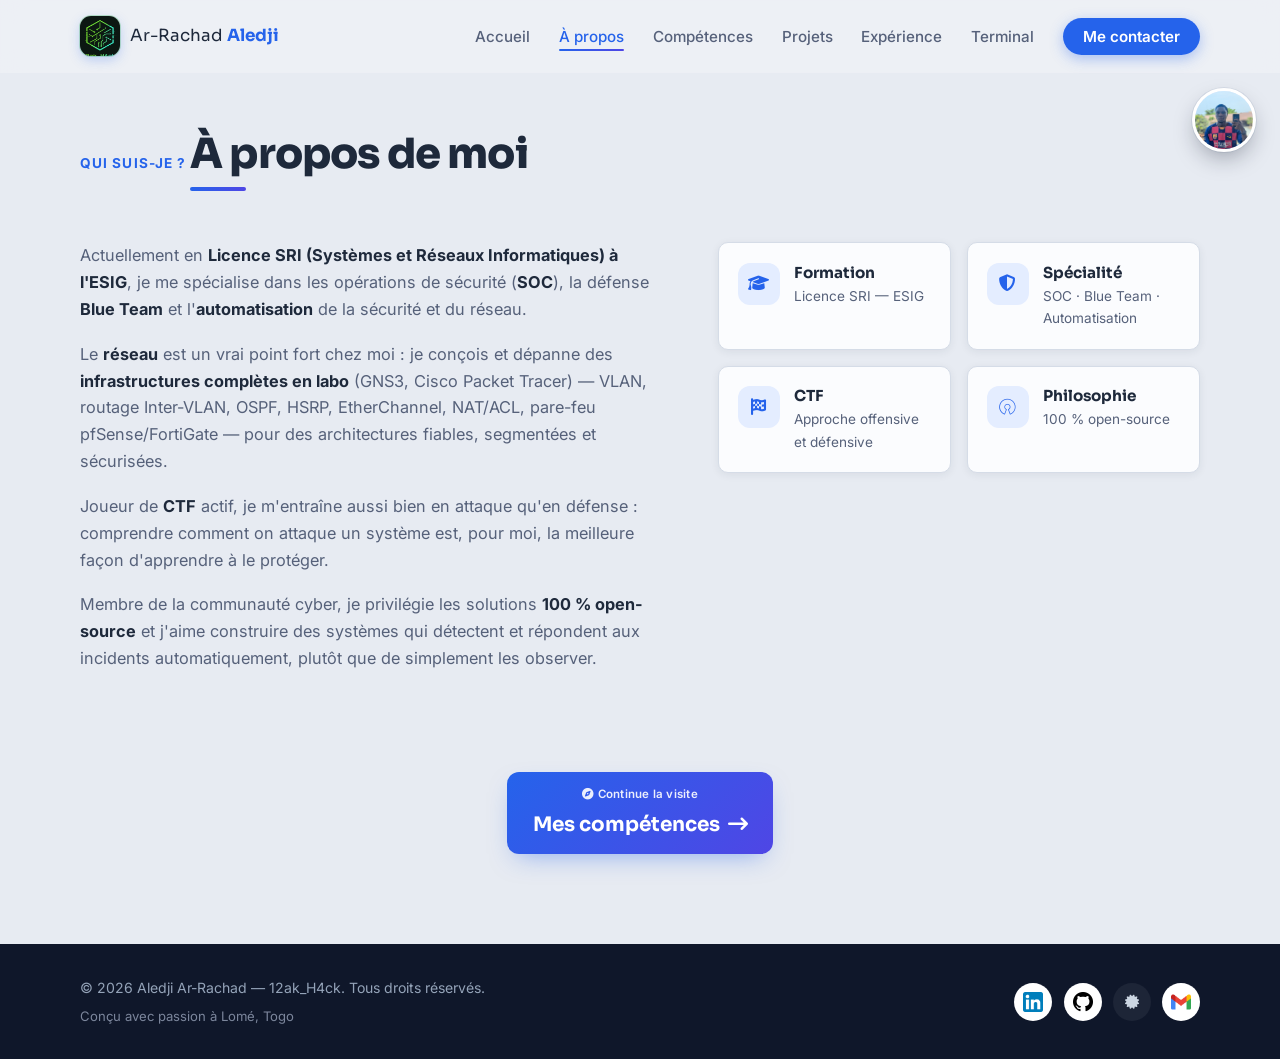
==== commit 77a123bd: "Add files via upload" ====
--- a/apropos.html
+++ b/apropos.html
@@ -5,7 +5,7 @@
   <meta name="viewport" content="width=device-width, initial-scale=1.0">
   <title>Aledji Ar-Rachad — À propos</title>
   <meta name="description" content="À propos d'Aledji Ar-Rachad — étudiant en Licence SRI à l'ESIG, spécialisé SOC, Blue Team, réseau et automatisation, joueur de CTF.">
-  <link rel="icon" href="data:image/svg+xml,%3Csvg xmlns='http://www.w3.org/2000/svg' viewBox='0 0 100 100'%3E%3Ctext y='.9em' font-size='90'%3E%F0%9F%9B%A1%EF%B8%8F%3C/text%3E%3C/svg%3E">
+  <link rel="icon" type="image/png" href="assets/favicon.png">
 
   <link rel="preconnect" href="https://fonts.googleapis.com">
   <link rel="preconnect" href="https://fonts.gstatic.com" crossorigin>
@@ -22,7 +22,7 @@
 <header class="navbar" id="navbar">
   <nav class="container nav-inner">
     <a href="index.html" class="logo">
-      <span class="logo-badge"><i class="fa-solid fa-shield-halved"></i></span>
+      <span class="logo-badge" role="img" aria-label="Logo 12ak_H4ck"></span>
       <span>Ar-Rachad <strong>Aledji</strong></span>
     </a>
     <ul class="nav-links" id="nav-links">
--- a/styles.css
+++ b/styles.css
@@ -114,15 +114,16 @@
 .logo strong { color: var(--primary); }
 
 .logo-badge {
-  display: inline-grid;
-  place-items: center;
-  width: 38px;
-  height: 38px;
-  border-radius: 12px;
-  background: linear-gradient(135deg, var(--primary), var(--accent));
-  color: #fff;
-  font-size: 0.95rem;
-  box-shadow: 0 4px 12px rgba(37, 99, 235, 0.35);
+  display: inline-block;
+  width: 40px;
+  height: 40px;
+  border-radius: 11px;
+  background-color: #0c1712;
+  background-image: url("assets/logo.png");
+  background-repeat: no-repeat;
+  background-size: 260%;          /* zoom sur l'hexagone (augmente = plus zoomé) */
+  background-position: 50% 30%;   /* cadrage : monte/descend ce 2e % si besoin */
+  box-shadow: 0 4px 12px rgba(37, 99, 235, 0.25), 0 0 0 1px rgba(63, 185, 80, 0.3);
   transition: transform 0.3s ease;
 }
 .logo:hover .logo-badge { transform: rotate(-8deg) scale(1.06); }
@@ -1502,8 +1503,8 @@
 /* le logo pulse doucement en continu */
 .logo-badge { animation: badge-glow 3s ease-in-out infinite; }
 @keyframes badge-glow {
-  0%, 100% { box-shadow: 0 4px 12px rgba(37, 99, 235, 0.35); }
-  50%      { box-shadow: 0 6px 20px rgba(124, 58, 237, 0.6); }
+  0%, 100% { box-shadow: 0 4px 12px rgba(37, 99, 235, 0.22), 0 0 0 1px rgba(63, 185, 80, 0.3); }
+  50%      { box-shadow: 0 6px 20px rgba(63, 185, 80, 0.5), 0 0 0 1px rgba(63, 185, 80, 0.55); }
 }
 
 /* liens : petit soulèvement au survol */
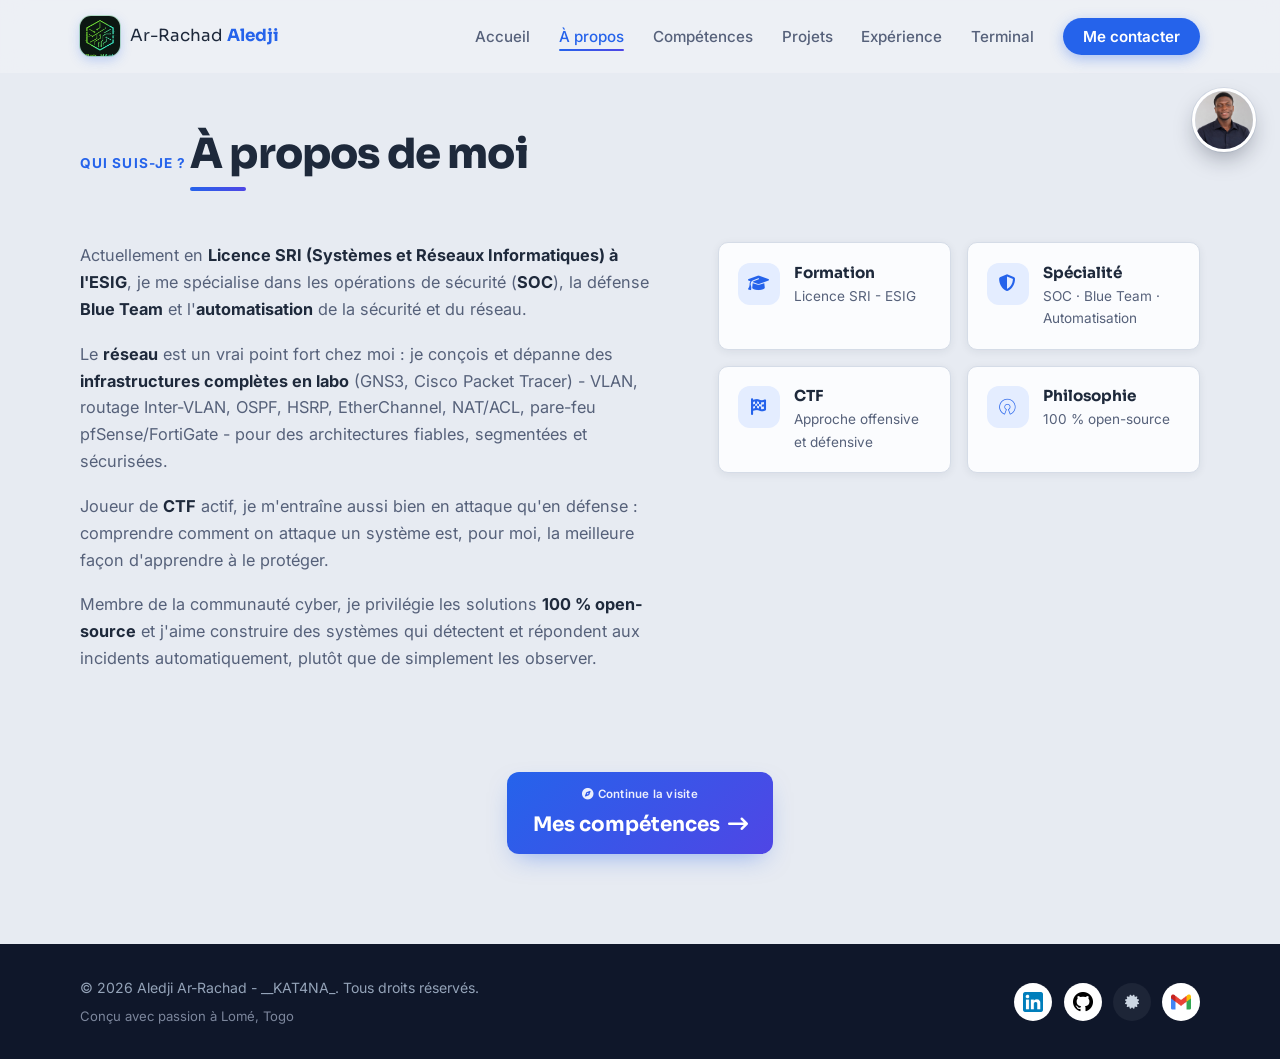
==== commit e9a78277: "portfolio: nouvel alias __KAT4NA_, compteurs avec +, retrait des tirets longs - alias 12ak_H4ck -> _" ====
--- a/apropos.html
+++ b/apropos.html
@@ -3,8 +3,8 @@
 <head>
   <meta charset="UTF-8">
   <meta name="viewport" content="width=device-width, initial-scale=1.0">
-  <title>Aledji Ar-Rachad — À propos</title>
-  <meta name="description" content="À propos d'Aledji Ar-Rachad — étudiant en Licence SRI à l'ESIG, spécialisé SOC, Blue Team, réseau et automatisation, joueur de CTF.">
+  <title>Aledji Ar-Rachad - À propos</title>
+  <meta name="description" content="À propos d'Aledji Ar-Rachad - étudiant en Licence SRI à l'ESIG, spécialisé SOC, Blue Team, réseau et automatisation, joueur de CTF.">
   <link rel="icon" type="image/png" href="assets/favicon.png">
 
   <link rel="preconnect" href="https://fonts.googleapis.com">
@@ -22,7 +22,7 @@
 <header class="navbar" id="navbar">
   <nav class="container nav-inner">
     <a href="index.html" class="logo">
-      <span class="logo-badge" role="img" aria-label="Logo 12ak_H4ck"></span>
+      <span class="logo-badge" role="img" aria-label="Logo __KAT4NA_"></span>
       <span>Ar-Rachad <strong>Aledji</strong></span>
     </a>
     <ul class="nav-links" id="nav-links">
@@ -41,7 +41,7 @@
 </header>
 
 <!-- Photo ronde flottante (retour accueil) -->
-<a href="index.html" class="float-photo" aria-label="Aledji Ar-Rachad — retour à l'accueil" title="Aledji Ar-Rachad">
+<a href="index.html" class="float-photo" aria-label="Aledji Ar-Rachad - retour à l'accueil" title="Aledji Ar-Rachad">
   <img src="assets/photo.jpg" alt="Aledji Ar-Rachad" onerror="this.closest('.float-photo').classList.add('no-photo')">
 </a>
 
@@ -63,8 +63,8 @@
         </p>
         <p>
           Le <strong>réseau</strong> est un vrai point fort chez moi : je conçois et dépanne des
-          <strong>infrastructures complètes en labo</strong> (GNS3, Cisco Packet Tracer) — VLAN, routage
-          Inter-VLAN, OSPF, HSRP, EtherChannel, NAT/ACL, pare-feu pfSense/FortiGate — pour des architectures
+          <strong>infrastructures complètes en labo</strong> (GNS3, Cisco Packet Tracer) - VLAN, routage
+          Inter-VLAN, OSPF, HSRP, EtherChannel, NAT/ACL, pare-feu pfSense/FortiGate - pour des architectures
           fiables, segmentées et sécurisées.
         </p>
         <p>
@@ -83,7 +83,7 @@
           <div class="about-icon"><i class="fa-solid fa-graduation-cap"></i></div>
           <div>
             <h3>Formation</h3>
-            <p>Licence SRI — ESIG</p>
+            <p>Licence SRI - ESIG</p>
           </div>
         </div>
         <div class="about-card reveal-zoom">
@@ -124,7 +124,7 @@
 <footer class="footer">
   <div class="container footer-inner">
     <p>
-      © <span id="year"></span> Aledji Ar-Rachad — 12ak_H4ck. Tous droits réservés.<br>
+      © <span id="year"></span> Aledji Ar-Rachad - __KAT4NA_. Tous droits réservés.<br>
       <span class="footer-made">Conçu avec passion à Lomé, Togo</span>
     </p>
     <div class="footer-links">
